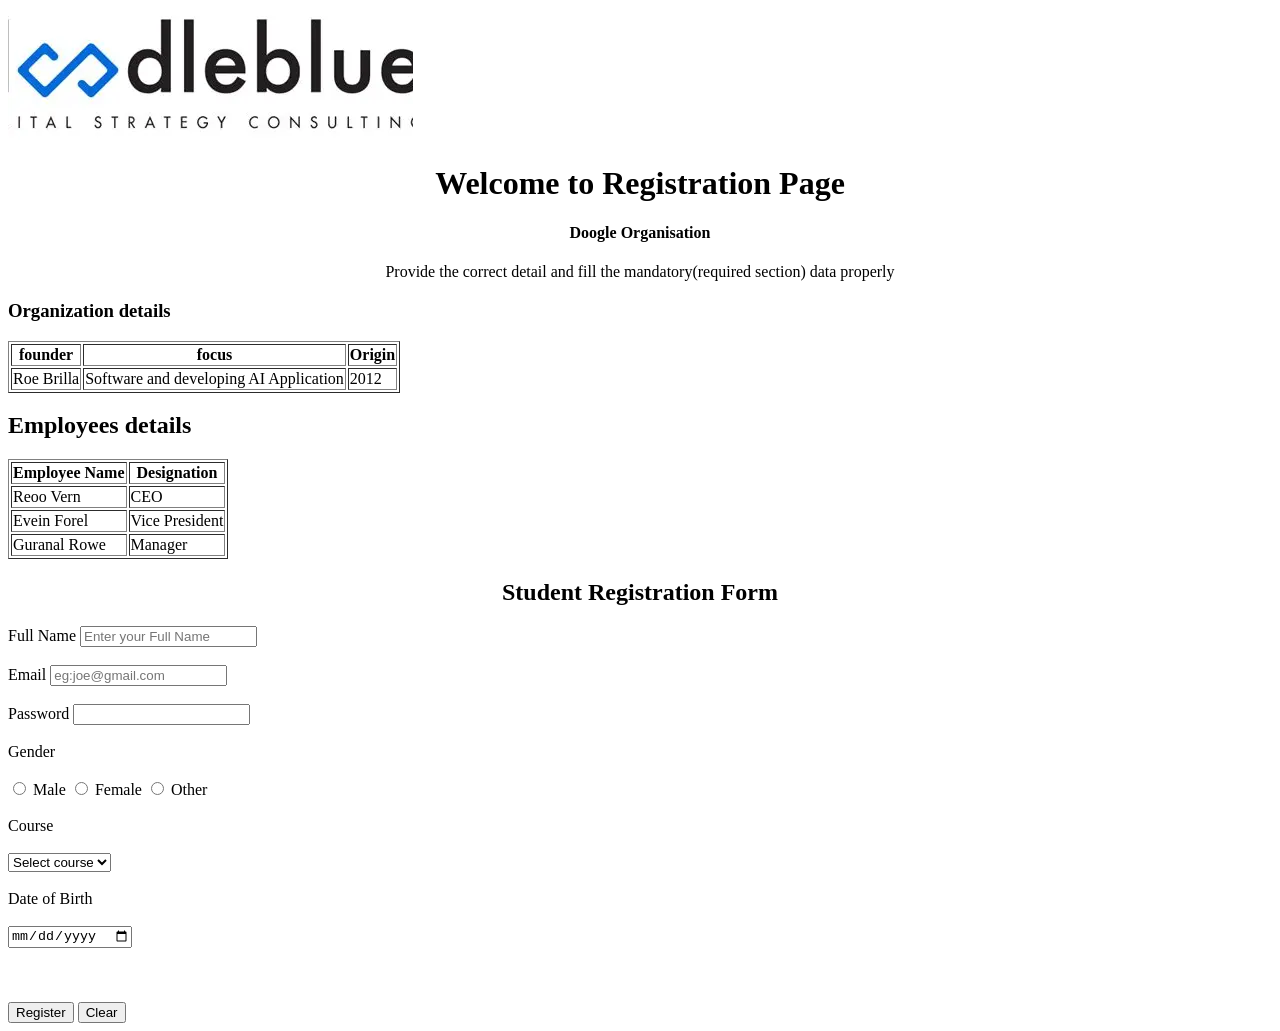
==== index.html @ 49aad32a "i completed a html page" ====
<!DOCTYPE html>
<html>

<head>
    <title>dooodle registration</title>
    <link rel="icon" href="assets\image\city-buildings.png">
    <img src="[data-uri]">
    <link rel="Stylesheet" href="style.css">
<body style="font-size: medium;font-weight: 100;">

    <h1 style="text-align: center;"> Welcome to Registration Page</h1>
    <h4 style="text-align: center;"> Doogle Organisation</h4>
    <p style="text-align: center;"> Provide the correct detail and fill the mandatory(required section) data properly
    </p>
    <h3>Organization details</h3>
    <table border="1">
        <tr>
            <th>founder</th>
            <th>focus</th>
            <th>Origin</th>

        </tr>
        <tr>
            <td>Roe Brilla</td>
            <td>Software and developing AI Application</td>
            <td>2012</td>

        </tr>



    </table>
    <h2>Employees details</h2>
    <table border="1">
        <tr>
            <th>Employee Name </th>
            <th>Designation </th>

        </tr>
        <tr>
            <td> Reoo Vern</td>
            <td> CEO</td>

        </tr>
        <tr>
            <td>Evein Forel</td>
            <td> Vice President</td>

        </tr>
        <tr>
            <td>Guranal Rowe</td>
            <td>Manager</td>

        </tr>
    </table>
    <h2 style="text-align: center;">Student Registration Form </h2>
    <form>
        <label> Full Name</label>
        <input type="text" placeholder="Enter your Full Name">
        <br><br>
        <label> Email</label>
        <input type="email" placeholder="eg:joe@gmail.com">
        <br><br>
        <label>Password</label>
        <input type="password"><br>
        <br>
        <label>Gender</label>
        <br><br>
        <input type="radio" name="gender"> Male
        <input type="radio" name="gender"> Female
        <input type="radio" name="gender"> Other
        <br>
        <br>
        <label>Course</label><br><br>

        <select>
            <option>Select course</option>
            <option>B.E CSE</option>
            <option>BBA</option>
            <option>B.Tech IT</option>
            <option>ECE</option>

        </select>
        <br><br>
        <label>Date of Birth</label><br><br>
        <input type="date">
        <br><br><br><br>
        <button type="submit">Register</button>
        <button type="reset">Clear</button>
    </form>

</html>
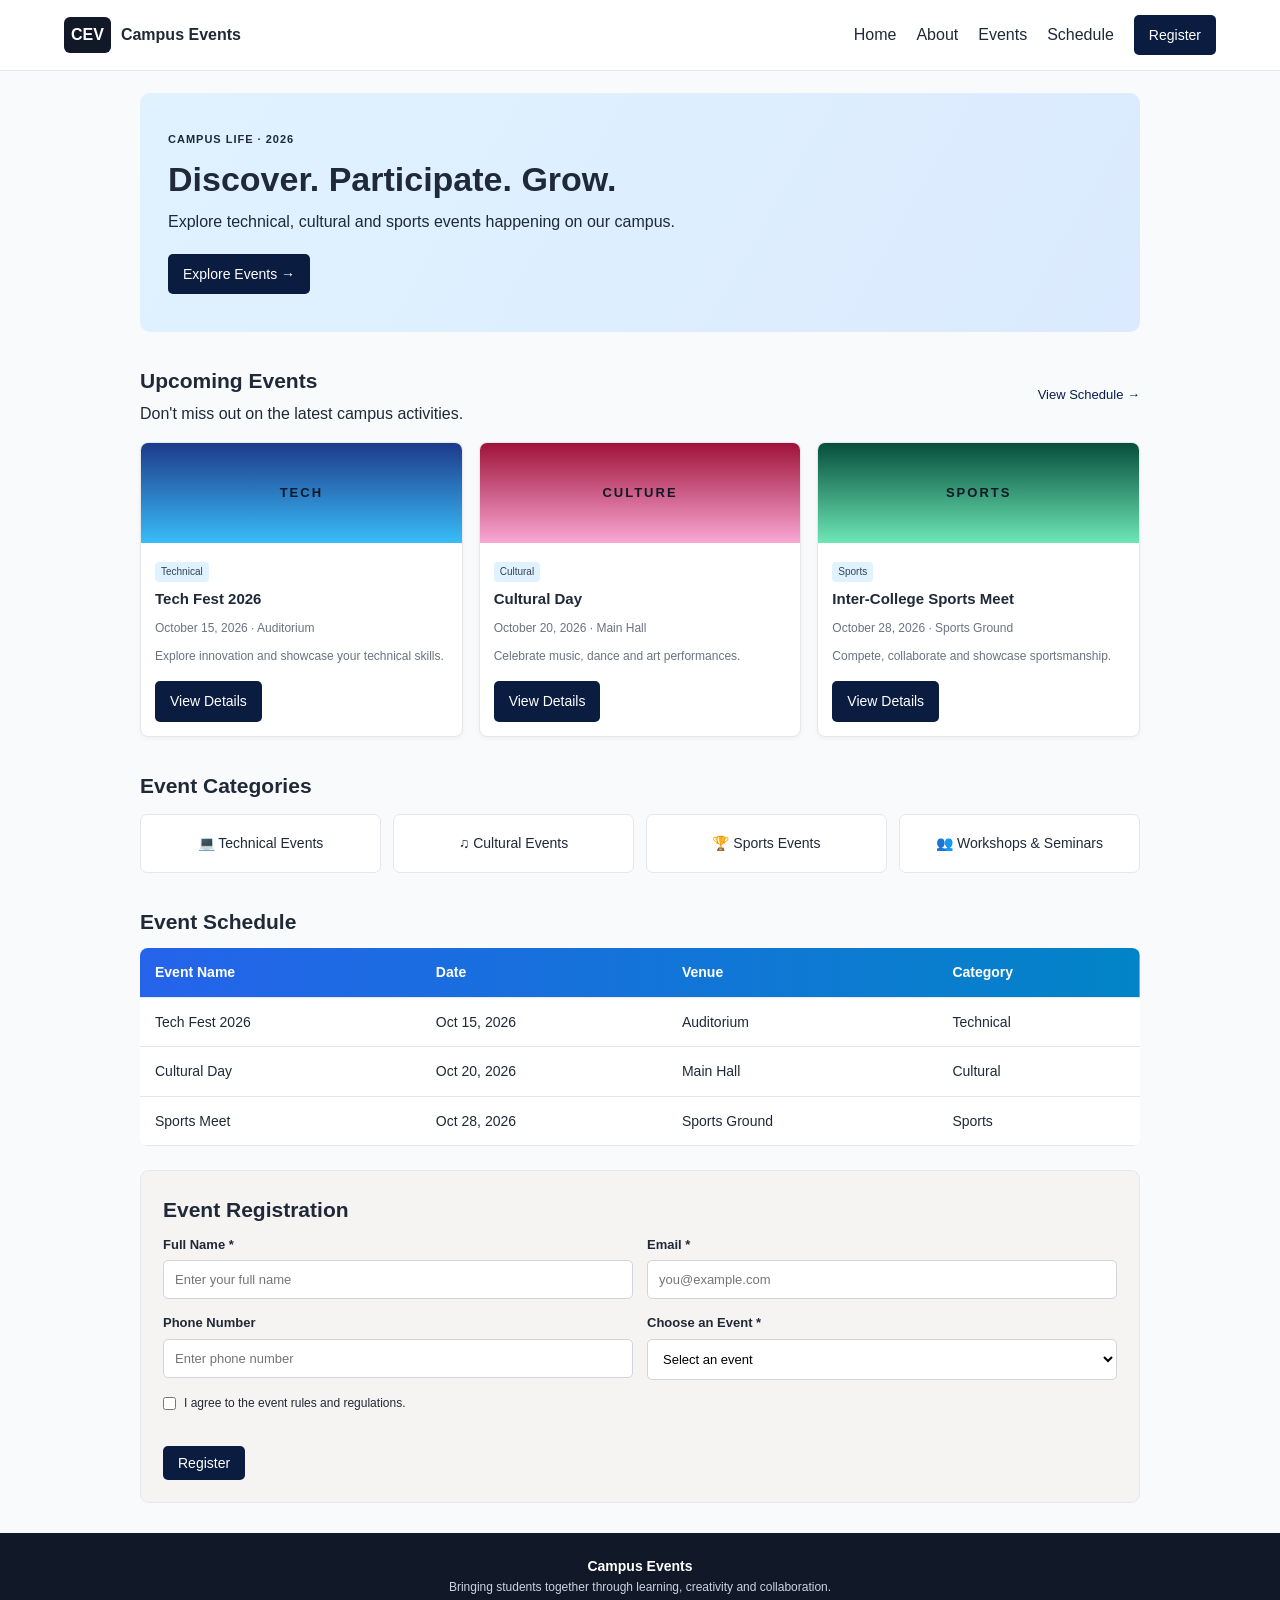
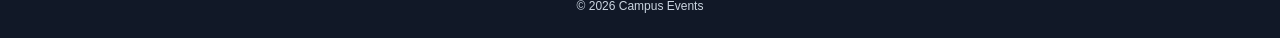
==== commit 60f80827: "Add files via upload" ====
--- a/index.html
+++ b/index.html
@@ -1,92 +1,204 @@
-<!DOCTYPE html>
-<html>
-
-<head>
-    <title>dooodle registration</title>
-    <link rel="icon" href="assets\image\city-buildings.png">
-    <img src="[data-uri]">
-    <link rel="Stylesheet" href="style.css">
-<body style="font-size: medium;font-weight: 100;">
-
-    <h1 style="text-align: center;"> Welcome to Registration Page</h1>
-    <h4 style="text-align: center;"> Doogle Organisation</h4>
-    <p style="text-align: center;"> Provide the correct detail and fill the mandatory(required section) data properly
-    </p>
-    <h3>Organization details</h3>
-    <table border="1">
-        <tr>
-            <th>founder</th>
-            <th>focus</th>
-            <th>Origin</th>
-
-        </tr>
-        <tr>
-            <td>Roe Brilla</td>
-            <td>Software and developing AI Application</td>
-            <td>2012</td>
-
-        </tr>
-
-
-
-    </table>
-    <h2>Employees details</h2>
-    <table border="1">
-        <tr>
-            <th>Employee Name </th>
-            <th>Designation </th>
-
-        </tr>
-        <tr>
-            <td> Reoo Vern</td>
-            <td> CEO</td>
-
-        </tr>
-        <tr>
-            <td>Evein Forel</td>
-            <td> Vice President</td>
-
-        </tr>
-        <tr>
-            <td>Guranal Rowe</td>
-            <td>Manager</td>
-
-        </tr>
-    </table>
-    <h2 style="text-align: center;">Student Registration Form </h2>
-    <form>
-        <label> Full Name</label>
-        <input type="text" placeholder="Enter your Full Name">
-        <br><br>
-        <label> Email</label>
-        <input type="email" placeholder="eg:joe@gmail.com">
-        <br><br>
-        <label>Password</label>
-        <input type="password"><br>
-        <br>
-        <label>Gender</label>
-        <br><br>
-        <input type="radio" name="gender"> Male
-        <input type="radio" name="gender"> Female
-        <input type="radio" name="gender"> Other
-        <br>
-        <br>
-        <label>Course</label><br><br>
-
-        <select>
-            <option>Select course</option>
-            <option>B.E CSE</option>
-            <option>BBA</option>
-            <option>B.Tech IT</option>
-            <option>ECE</option>
-
-        </select>
-        <br><br>
-        <label>Date of Birth</label><br><br>
-        <input type="date">
-        <br><br><br><br>
-        <button type="submit">Register</button>
-        <button type="reset">Clear</button>
-    </form>
-
-</html>+
+<!DOCTYPE html>
+<html lang="en">
+<head>
+    <meta charset="UTF-8">
+    <meta name="viewport" content="width=device-width, initial-scale=1.0">
+    <title>Campus Events</title>
+    <link rel="stylesheet" href="style.css">
+</head>
+<body>
+    <header class="navbar">
+        <div class="logo">
+            <span class="logobox">CEV</span>
+            <span>Campus Events</span>
+        </div>
+
+        <nav>
+            <p>Home</p>
+            <P>About</p>
+            <p>Events</p>
+            <p>Schedule</p>
+            <a class="nav-btn">Register</a>
+        </nav>
+    </header>
+
+    <main class="container">
+
+        
+        <section class="top" >
+            <p class="title">CAMPUS LIFE · 2026</p>
+            <h1>Discover. Participate. Grow.</h1>
+            <p>
+                Explore technical, cultural and sports events
+                happening on our campus.
+            </p>
+            <div class="btn">Explore Events →</div>
+        </section>
+
+        
+        <section  class="events_section">
+
+            <div class="section_heading">
+                <div>
+                    <h2>Upcoming Events</h2>
+                    <p>Don't miss out on the latest campus activities.</p>
+                </div>
+                <div class="schedule_link">
+                    View Schedule →
+                </div>
+            </div>
+
+            <div class="event-cards">
+
+                <div class="event-card">
+                    <div class="event-banner tech">TECH</div>
+                    <div class="event-content">
+                        <span class="tag">Technical</span>
+                        <h3>Tech Fest 2026</h3>
+                        <p>October 15, 2026 · Auditorium</p>
+                        <p>Explore innovation and showcase your technical skills.</p>
+                        <a href="#register" class="btn">View Details</a>
+                    </div>
+                </div>
+
+                <div class="event-card">
+                    <div class="event-banner culture">CULTURE</div>
+                    <div class="event-content">
+                        <span class="tag">Cultural</span>
+                        <h3>Cultural Day</h3>
+                        <p>October 20, 2026 · Main Hall</p>
+                        <p>Celebrate music, dance and art performances.</p>
+                        <a href="#register" class="btn">View Details</a>
+                    </div>
+                </div>
+
+                <div class="event-card">
+                    <div class="event-banner sports">SPORTS</div>
+                    <div class="event-content">
+                        <span class="tag">Sports</span>
+                        <h3>Inter-College Sports Meet</h3>
+                        <p>October 28, 2026 · Sports Ground</p>
+                        <p>Compete, collaborate and showcase sportsmanship.</p>
+                        <a href="#register" class="btn">View Details</a>
+                    </div>
+                </div>
+
+            </div>
+        </section>
+
+        <section id="about" class="cat-section">
+            <h2>Event Categories</h2>
+
+            <div class="cat-list">
+                <div class="cat">💻 Technical Events</div>
+                <div class="cat">♫ Cultural Events</div>
+                <div class="cat">🏆 Sports Events</div>
+                <div class="cat">👥 Workshops & Seminars</div>
+            </div>
+        </section>
+
+        <section  class="schedule_section">
+            <h2>Event Schedule</h2>
+
+            <div class="table-wrapp">
+                <table>
+                    <thead>
+                        <tr>
+                            <th>Event Name</th>
+                            <th>Date</th>
+                            <th>Venue</th>
+                            <th>Category</th>
+                        </tr>
+                    </thead>
+
+                    <tbody>
+                        <tr>
+                            <td>Tech Fest 2026</td>
+                            <td>Oct 15, 2026</td>
+                            <td>Auditorium</td>
+                            <td>Technical</td>
+                        </tr>
+
+                        <tr>
+                            <td>Cultural Day</td>
+                            <td>Oct 20, 2026</td>
+                            <td>Main Hall</td>
+                            <td>Cultural</td>
+                        </tr>
+
+                        <tr>
+                            <td>Sports Meet</td>
+                            <td>Oct 28, 2026</td>
+                            <td>Sports Ground</td>
+                            <td>Sports</td>
+                        </tr>
+                    </tbody>
+                </table>
+            </div>
+        </section>
+
+      
+        <section class="registration">
+            <h2>Event Registration</h2>
+
+            <form action="#" method="get">
+
+                <div class="form-grid">
+
+                    <div class="form-group">
+                        <label for="fullname">Full Name *</label>
+                        <input type="text" id="fullname"
+                            placeholder="Enter your full name" required>
+                    </div>
+
+                    <div class="form-group">
+                        <label for="email">Email *</label>
+                        <input type="email" id="email"
+                            placeholder="you@example.com" required>
+                    </div>
+
+                    <div class="form-group">
+                        <label for="phone">Phone Number</label>
+                        <input type="tel" id="phone"
+                            placeholder="Enter phone number">
+                    </div>
+
+                    <div class="form-group">
+                        <label for="event">Choose an Event *</label>
+                        <select id="event" required>
+                            <option value="">Select an event</option>
+                            <option>Tech Fest 2026</option>
+                            <option>Cultural Day</option>
+                            <option>Sports Meet</option>
+                        </select>
+                    </div>
+
+                </div>
+
+                <div class="agreement">
+                    <input type="checkbox" id="agree" required>
+                    <label for="agree">
+                        I agree to the event rules and regulations.
+                    </label>
+                </div>
+
+                <button type="submit" class="btn">Register</button>
+
+            </form>
+        </section>
+
+    </main>
+
+   
+    <footer>
+        <h3>Campus Events</h3>
+        <p>
+            Bringing students together through learning,
+            creativity and collaboration.
+        </p>
+        <p>© 2026 Campus Events</p>
+    </footer>
+
+</body>
+</html>
--- a/style.css
+++ b/style.css
@@ -0,0 +1,338 @@
+
+
+* {
+    margin: 0;
+    padding: 0;
+    box-sizing: border-box;
+}
+
+html {
+    scroll-behavior: smooth;
+    scroll-padding-top: 80px;
+}
+
+body {
+    font-family: Arial, sans-serif;
+    background-color: #f8fafc;
+    color: #1f2937;
+    line-height: 1.6;
+}
+
+a {
+    text-decoration: none;
+    color: inherit;
+}
+
+
+.container {
+    width: 90%;
+    max-width: 1000px;
+    margin: 0 auto;
+}
+
+
+.navbar {
+    background-color: white;
+    padding: 15px 5%;
+    min-height: 70px;
+    display: flex;
+    justify-content: space-between;
+    align-items: center;
+    gap: 20px;
+    border-bottom: 1px solid #e5e7eb;
+}
+
+.logo {
+    display: flex;
+    align-items: center;
+    gap: 10px;
+    font-weight: bold;
+}
+
+.logobox {
+    background-color: #111827;
+    color: white;
+    padding: 5px 7px;
+    border-radius: 6px;
+}
+
+nav {
+    display: flex;
+    align-items: center;
+    gap: 20px;
+}
+
+nav a {
+    font-size: 14px;
+}
+
+nav a:hover {
+    color: #11812f;
+}
+
+.nav-btn {
+    background-color: #0b1c41;
+    color: white;
+    padding: 9px 15px;
+    border-radius: 5px;
+}
+
+
+.btn {
+    display: inline-block;
+    background-color: #0b1c41;
+    color: white;
+    padding: 9px 15px;
+    border: none;
+    border-radius: 5px;
+    cursor: pointer;
+    font-size: 14px;
+    margin-top: 2%;
+}
+
+
+.top {
+    background: linear-gradient(120deg, #e0f2fe, #dbeafe);
+    padding: 38px 28px;
+    margin-top: 22px;
+    border-radius: 10px;
+}
+
+.title {
+    font-size: 11px;
+    font-weight: bold;
+    letter-spacing: 1px;
+    margin-bottom: 8px;
+}
+
+.top h1 {
+    font-size: 34px;
+    line-height: 1.3;
+    margin-bottom: 8px;
+}
+
+
+.events_section {
+    margin-top: 32px;
+}
+
+.section_heading {
+    display: flex;
+    justify-content: space-between;
+    align-items: center;
+    gap: 15px;
+    margin-bottom: 16px;
+}
+
+h2 {
+    font-size: 21px;
+    margin-bottom: 3px;
+}
+
+.sectionheading p {
+    font-size: 13px;
+    color: #6b7280;
+}
+
+.schedule_link {
+    font-size: 13px;
+    color: #081e51;
+    white-space: nowrap;
+}
+
+
+.event-cards {
+    display: grid;
+    grid-template-columns: repeat(3, minmax(0, 1fr));
+    gap: 16px;
+}
+
+.event-card {
+    background-color: white;
+    border: 1px solid #e5e7eb;
+    border-radius: 8px;
+    overflow: hidden;
+    box-shadow: 0 2px 5px rgba(0, 0, 0, 0.04);
+}
+
+.event-banner {
+    height: 100px;
+    display: flex;
+    justify-content: center;
+    align-items: center;
+    font-size: 13px;
+    font-weight: bold;
+    letter-spacing: 2px;
+    color: #111827;
+}
+
+.tech {
+    background: linear-gradient( #1e3a8a, #38bdf8);
+}
+
+.culture {
+    background: linear-gradient( #9f1239 , #f9a8d4);
+}
+
+.sports {
+    background: linear-gradient( #064e3b, #6ee7b7);
+}
+
+.event-content {
+    padding: 14px;
+}
+
+.tag {
+    display: inline-block;
+    background-color: #e0f2fe;
+    color: #334155;
+    font-size: 10px;
+    padding: 2px 6px;
+    border-radius: 4px;
+    margin-bottom: 5px;
+}
+
+.event-card h3 {
+    font-size: 15px;
+    margin-bottom: 8px;
+}
+
+.event-content p {
+    font-size: 12px;
+    color: #6b7280;
+    margin-bottom: 9px;
+}
+
+
+.cat-section {
+    margin-top: 32px;
+}
+
+.cat-list {
+    display: grid;
+    grid-template-columns: repeat(4, minmax(0, 1fr));
+    gap: 12px;
+    margin-top: 12px;
+}
+
+.cat {
+    background-color: white;
+    border: 1px solid #e5e7eb;
+    padding: 17px 12px;
+    border-radius: 7px;
+    font-size: 14px;
+    text-align: center;
+}
+
+
+.schedule_section {
+    margin-top: 32px;
+}
+
+.table-wrapp {
+    width: 100%;
+    overflow-x: auto;
+    margin-top: 10px;
+}
+
+table {
+    width: 100%;
+    border-collapse: collapse;
+    background-color: white;
+    border-radius: 8px;
+    overflow: hidden;
+    font-size: 14px;
+}
+
+thead {
+    background: linear-gradient(90deg, #2563eb, #0284c7);
+    color: white;
+}
+
+th,
+td {
+    padding: 13px 15px;
+    text-align: left;
+    border-bottom: 1px solid #e5e7eb;
+}
+
+.registration {
+    background-color: rgb(246, 243, 243);
+    border: 1px solid #e5e7eb;
+    border-radius: 9px;
+    padding: 22px;
+    margin-top: 24px;
+    margin-bottom: 30px;
+}
+
+.registration h2 {
+    margin-bottom: 8px;
+}
+
+.form-grid {
+    display: grid;
+    grid-template-columns: repeat(2, minmax(0, 1fr));
+    gap: 14px;
+}
+
+.form-group {
+    display: flex;
+    flex-direction: column;
+    gap: 5px;
+}
+
+.form-group label {
+    font-size: 13px;
+    font-weight: 600;
+}
+
+.form-group input,
+.form-group select {
+    width: 100%;
+    padding: 11px;
+    border: 1px solid #d1d5db;
+    border-radius: 5px;
+    background-color: white;
+    font-family: inherit;
+    font-size: 13px;
+}
+
+.form-group input:focus,
+.form-group select:focus {
+    outline: 2px solid #bfdbfe;
+    border-color: #2563eb;
+}
+
+.agreement {
+    display: flex;
+    align-items: center;
+    gap: 8px;
+    margin: 14px 0;
+    font-size: 12px;
+}
+
+.agreement input {
+    accent-color: #2563eb;
+}
+
+/* 11. Footer */
+footer {
+    background-color: #111827;
+    color: white;
+    text-align: center;
+    padding: 22px 15px;
+}
+
+footer h3 {
+    font-size: 14px;
+}
+
+footer p {
+    font-size: 12px;
+    color: #cbd5e1;
+}
+
+footer .copyright {
+    margin-top: 10px;
+    color: #94a3b8;
+}
